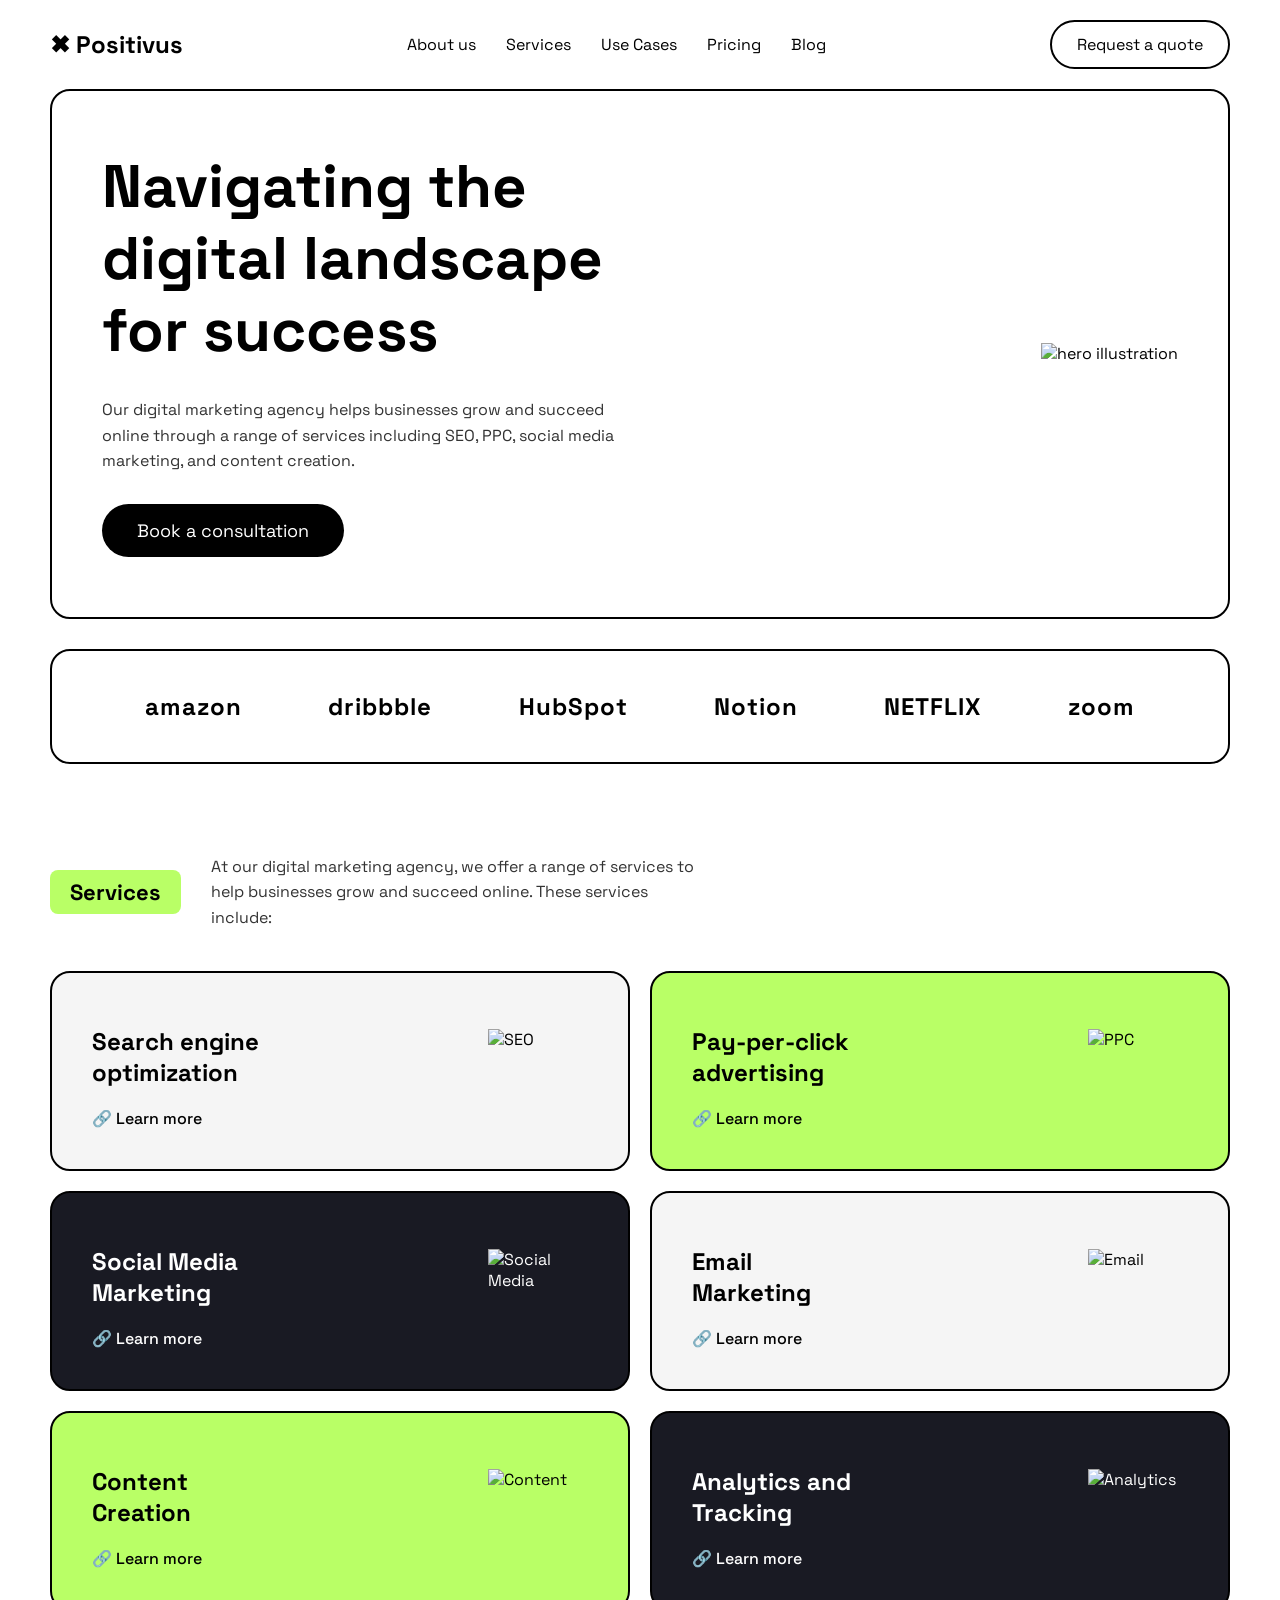
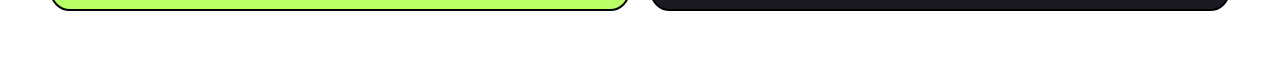
==== Week 1/Day 3/files/index.html @ c426c580 "Day 3 - Figma to HTML CSS" ====
<!DOCTYPE html>
<html lang="en">
<head>
    <meta charset="UTF-8">
    <meta name="viewport" content="width=device-width, initial-scale=1.0">
    <title>Positivus</title>
    <link rel="stylesheet" href="style.css">
</head>
<body>
<!-- Navbar -->
<nav class="navbar">
    <div class="logo">
        <span>✖</span> Positivus
    </div>
    <ul class="nav-links">
        <li><a href="#">About us</a></li>
        <li><a href="#">Services</a></li>
        <li><a href="#">Use Cases</a></li>
        <li><a href="#">Pricing</a></li>
        <li><a href="#">Blog</a></li>
    </ul>
    <button class="nav-btn">Request a quote</button>
</nav>
<!-- Hero Section -->
<section class="hero">
    <div class="hero-text">
        <h1>Navigating the digital landscape for success</h1>
        <p>Our digital marketing agency helps businesses grow and succeed online through a range of services including SEO, PPC, social media marketing, and content creation.</p>
        <button class="hero-btn">Book a consultation</button>
    </div>
    <div class="hero-image">
        <img src="https://cdn-icons-png.flaticon.com/512/2965/2965879.png" alt="hero illustration">
    </div>
</section>
<!-- Brands Section -->
<section class="brands">
    <div class="brand">amazon</div>
    <div class="brand">dribbble</div>
    <div class="brand">HubSpot</div>
    <div class="brand">Notion</div>
    <div class="brand">NETFLIX</div>
    <div class="brand">zoom</div>
</section>
<!-- Services Section -->
<section class="services">
    <div class="services-header">
        <span class="services-tag">Services</span>
        <p>At our digital marketing agency, we offer a range of services to help businesses grow and succeed online. These services include:</p>
    </div>

    <div class="services-grid">

        <div class="service-card light">
            <div class="card-content">
                <h3>Search engine <br>optimization</h3>
                <a href="#">🔗 Learn more</a>
            </div>
            <img src="https://cdn-icons-png.flaticon.com/512/364/364089.png" alt="SEO">
        </div>

        <div class="service-card green">
            <div class="card-content">
                <h3>Pay-per-click <br>advertising</h3>
                <a href="#">🔗 Learn more</a>
            </div>
            <img src="https://cdn-icons-png.flaticon.com/512/3135/3135706.png" alt="PPC">
        </div>

        <div class="service-card dark">
            <div class="card-content">
                <h3>Social Media <br>Marketing</h3>
                <a href="#">🔗 Learn more</a>
            </div>
            <img src="https://cdn-icons-png.flaticon.com/512/1384/1384060.png" alt="Social Media">
        </div>

        <div class="service-card light">
            <div class="card-content">
                <h3>Email <br>Marketing</h3>
                <a href="#">🔗 Learn more</a>
            </div>
            <img src="https://cdn-icons-png.flaticon.com/512/732/732200.png" alt="Email">
        </div>

        <div class="service-card green">
            <div class="card-content">
                <h3>Content <br>Creation</h3>
                <a href="#">🔗 Learn more</a>
            </div>
            <img src="https://cdn-icons-png.flaticon.com/512/1161/1161388.png" alt="Content">
        </div>

        <div class="service-card dark">
            <div class="card-content">
                <h3>Analytics and <br>Tracking</h3>
                <a href="#">🔗 Learn more</a>
            </div>
            <img src="https://cdn-icons-png.flaticon.com/512/1055/1055644.png" alt="Analytics">
        </div>

    </div>
</section>
</body>
</html>
---- Week 1/Day 3/files/style.css ----
/* Google Font */
@import url('https://fonts.googleapis.com/css2?family=Space+Grotesk:wght@400;500;700&display=swap');

/* Reset */
* {
    margin: 0;
    padding: 0;
    box-sizing: border-box;
    font-family: 'Space Grotesk', sans-serif;
}

body {
    background-color: #ffffff;
}

/* Navbar */
.navbar {
    display: flex;
    align-items: center;
    justify-content: space-between;
    padding: 20px 50px;
    background-color: #ffffff;
}

.logo {
    font-size: 24px;
    font-weight: 700;
    color: #000;
}

.nav-links {
    display: flex;
    list-style: none;
    gap: 30px;
}

.nav-links a {
    text-decoration: none;
    color: #000;
    font-size: 16px;
}

.nav-links a:hover {
    color: #b9ff66;
}

.nav-btn {
    background: transparent;
    border: 2px solid #000;
    padding: 12px 25px;
    border-radius: 50px;
    font-size: 16px;
    cursor: pointer;
    transition: 0.3s ease;
    width: auto;
}

.nav-btn:hover {
    background: #b9ff66;
    border-color: #b9ff66;
}
/* Hero Section */
.hero {
    display: flex;
    align-items: center;
    justify-content: space-between;
    padding: 60px 50px;
    background-color: #ffffff;
    border: 2px solid #000;
    border-radius: 20px;
    margin: 0 50px;
}

.hero-text {
    max-width: 50%;
}

.hero-text h1 {
    font-size: 60px;
    font-weight: 700;
    color: #000;
    line-height: 1.2;
    margin-bottom: 30px;
}

.hero-text p {
    font-size: 16px;
    color: #333;
    margin-bottom: 30px;
    line-height: 1.6;
}

.hero-btn {
    background: #000;
    color: white;
    border: none;
    padding: 15px 35px;
    border-radius: 50px;
    font-size: 18px;
    cursor: pointer;
    transition: 0.3s ease;
    width: auto;
}

.hero-btn:hover {
    background: #b9ff66;
    color: #000;
}

.hero-image img {
    width: 500px;
}
/* Brands Section */
.brands {
    display: flex;
    justify-content: space-around;
    align-items: center;
    padding: 40px 50px;
    border: 2px solid #000;
    border-radius: 20px;
    margin: 30px 50px;
}

.brand {
    font-size: 24px;
    font-weight: 700;
    color: #000;
    letter-spacing: 1px;
}
/* Services Section */
.services {
    padding: 60px 50px;
}

.services-header {
    display: flex;
    align-items: center;
    gap: 30px;
    margin-bottom: 40px;
}

.services-tag {
    background: #b9ff66;
    padding: 8px 20px;
    border-radius: 8px;
    font-size: 22px;
    font-weight: 700;
    white-space: nowrap;
}

.services-header p {
    font-size: 16px;
    color: #333;
    max-width: 500px;
    line-height: 1.6;
}

/* Services Grid */
.services-grid {
    display: grid;
    grid-template-columns: 1fr 1fr;
    gap: 20px;
}

.service-card {
    border-radius: 20px;
    padding: 40px;
    display: flex;
    flex-direction: row;
    justify-content: space-between;
    align-items: flex-end;
    min-height: 200px;
    border: 2px solid #000;
}

.card-content {
    display: flex;
    flex-direction: column;
    gap: 20px;
}

.service-card h3 {
    font-size: 24px;
    font-weight: 700;
}

.service-card a {
    text-decoration: none;
    font-size: 16px;
    font-weight: 500;
}

.service-card img {
    width: 100px;
    height: 100px;
    object-fit: contain;
}

/* Card Colors */
.light {
    background: #f5f5f5;
    color: #000;
}

.light a {
    color: #000;
}

.green {
    background: #b9ff66;
    color: #000;
}

.green a {
    color: #000;
}

.dark {
    background: #191a23;
    color: #fff;
}

.dark a {
    color: #fff;
}
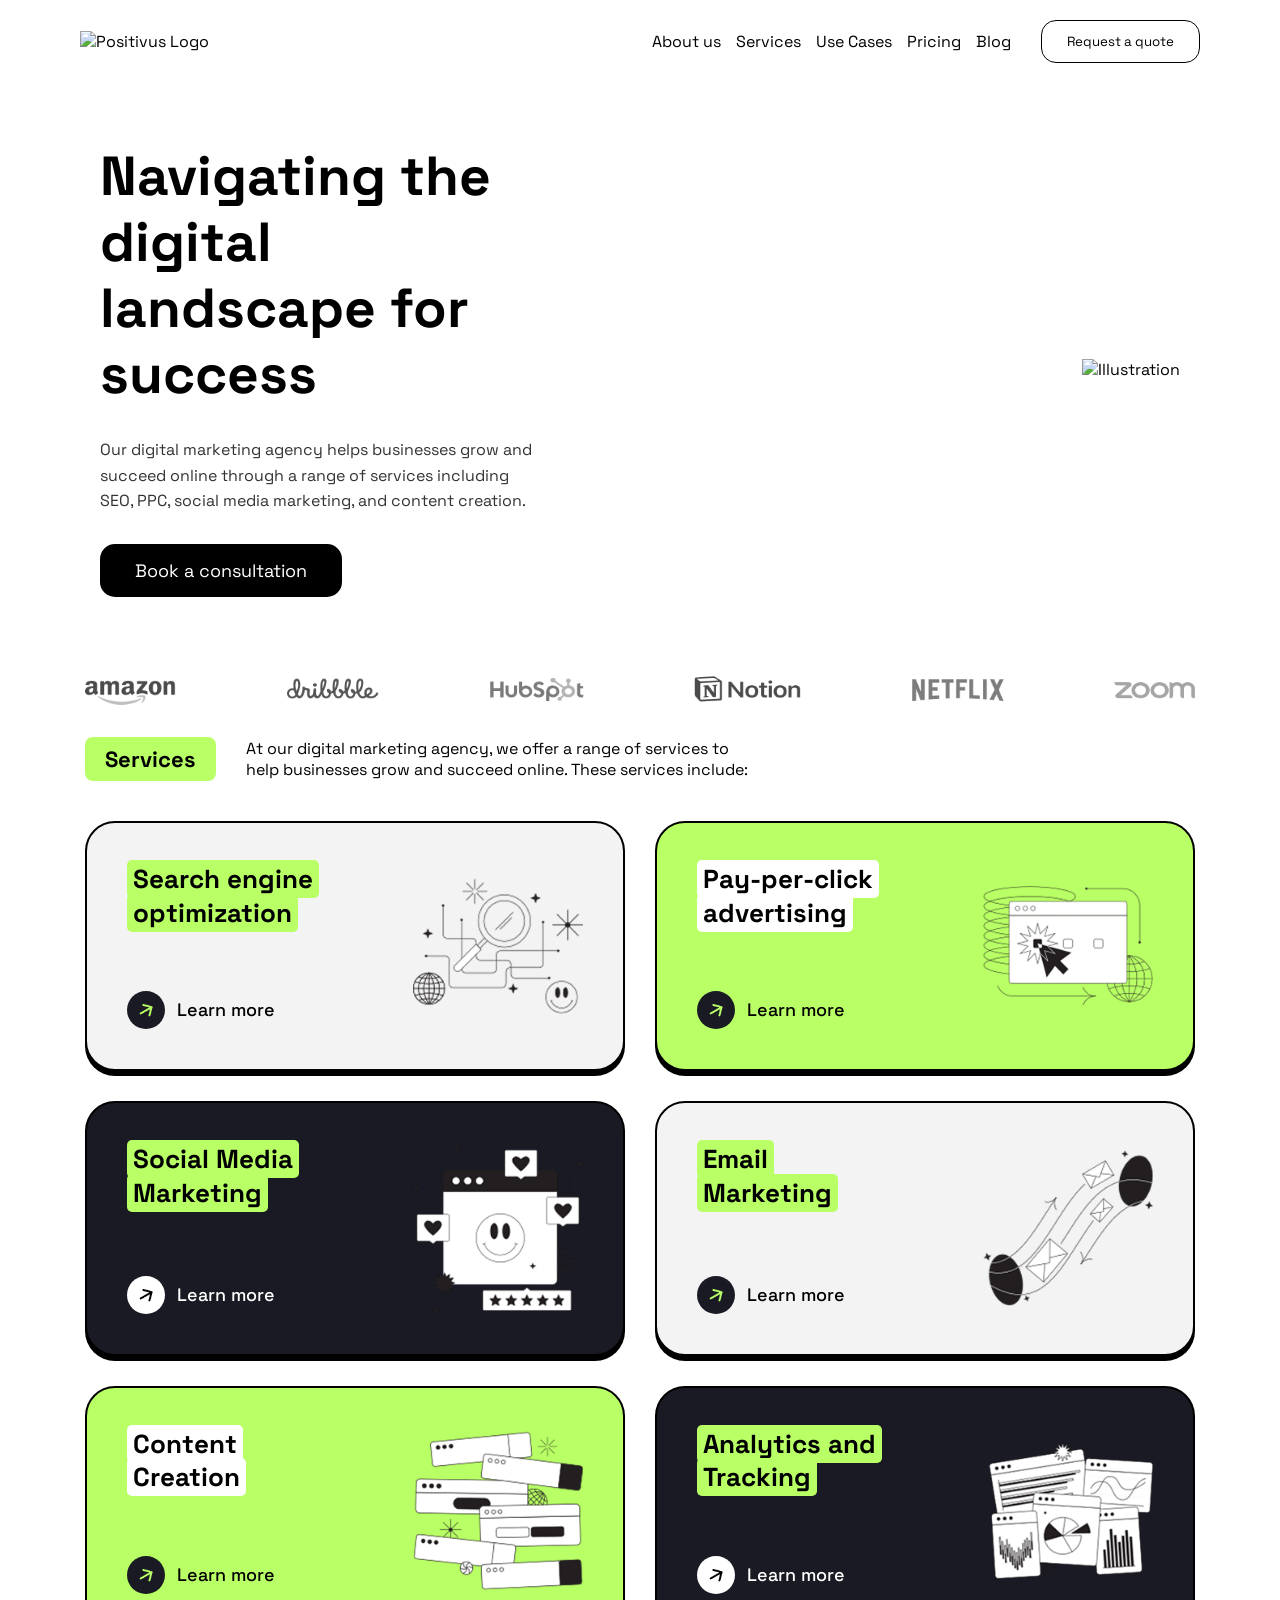
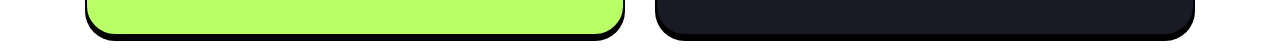
==== commit d1ac194a: "Day 3- Figma to HTML CSS" ====
--- a/Week 1/Day 3/files/index.html
+++ b/Week 1/Day 3/files/index.html
@@ -7,98 +7,125 @@
     <link rel="stylesheet" href="style.css">
 </head>
 <body>
-<!-- Navbar -->
-<nav class="navbar">
+
+    <!-- Navbar -->
+
+        <nav class="navbar">
     <div class="logo">
-        <span>✖</span> Positivus
+        <img src="https://github.com/codewithshabbir/Positivus/blob/main/assets/images/logo.png?raw=true" alt="Positivus Logo">
     </div>
-    <ul class="nav-links">
-        <li><a href="#">About us</a></li>
-        <li><a href="#">Services</a></li>
-        <li><a href="#">Use Cases</a></li>
-        <li><a href="#">Pricing</a></li>
-        <li><a href="#">Blog</a></li>
-    </ul>
-    <button class="nav-btn">Request a quote</button>
-</nav>
-<!-- Hero Section -->
-<section class="hero">
-    <div class="hero-text">
-        <h1>Navigating the digital landscape for success</h1>
-        <p>Our digital marketing agency helps businesses grow and succeed online through a range of services including SEO, PPC, social media marketing, and content creation.</p>
-        <button class="hero-btn">Book a consultation</button>
-    </div>
-    <div class="hero-image">
-        <img src="https://cdn-icons-png.flaticon.com/512/2965/2965879.png" alt="hero illustration">
-    </div>
+        <ul class="nav-links">
+            <li><a href="#">About us</a></li>
+            <li><a href="#">Services</a></li>
+            <li><a href="#">Use Cases</a></li>
+            <li><a href="#">Pricing</a></li>
+            <li><a href="#">Blog</a></li>
+        </ul>
+        <button class="nav-btn">Request a quote</button>
+    </nav>
+
+    <!-- Hero Section -->
+    <section class="hero">
+        <div class="hero-text">
+            <h1>Navigating the digital landscape for success</h1>
+            <p>Our digital marketing agency helps businesses grow and succeed online through a range of services including SEO, PPC, social media marketing, and content creation.</p>
+            <button class="hero-btn">Book a consultation</button>
+        </div>
+        
+        <div class="hero-image">
+            <img src="https://raw.githubusercontent.com/codewithshabbir/Positivus/main/assets/images/Illustration.png" alt="Illustration">
+            </div>
+    </section>
+
+    <!-- Brands Section -->
+    
+    <section class="brands">
+    <img src="image/amazon1.png" alt="Amazon" class="brand-logo">
+    <img src="image/dribble2.png" alt="Dribbble" class="brand-logo">
+    <img src="image/Hubspot3.png" alt="HubSpot" class="brand-logo">
+    <img src="image/Notion4.png" alt="Notion" class="brand-logo">
+    <img src="image/NETFLIX5.png" alt="Netflix" class="brand-logo">
+    <img src="image/ZOOM6.png" alt="Zoom" class="brand-logo">
 </section>
-<!-- Brands Section -->
-<section class="brands">
-    <div class="brand">amazon</div>
-    <div class="brand">dribbble</div>
-    <div class="brand">HubSpot</div>
-    <div class="brand">Notion</div>
-    <div class="brand">NETFLIX</div>
-    <div class="brand">zoom</div>
-</section>
-<!-- Services Section -->
-<section class="services">
-    <div class="services-header">
-        <span class="services-tag">Services</span>
-        <p>At our digital marketing agency, we offer a range of services to help businesses grow and succeed online. These services include:</p>
-    </div>
 
-    <div class="services-grid">
-
-        <div class="service-card light">
-            <div class="card-content">
-                <h3>Search engine <br>optimization</h3>
-                <a href="#">🔗 Learn more</a>
-            </div>
-            <img src="https://cdn-icons-png.flaticon.com/512/364/364089.png" alt="SEO">
+    <!-- Services Section -->
+    <section class="services">
+        <div class="services-header">
+            <span class="services-tag">Services</span>
+            <p>At our digital marketing agency, we offer a range of services to<br> help businesses grow and succeed online. These services include:</p>
         </div>
 
-        <div class="service-card green">
-            <div class="card-content">
-                <h3>Pay-per-click <br>advertising</h3>
-                <a href="#">🔗 Learn more</a>
+        <div class="services-grid">
+
+            <div class="service-card light">
+                <div class="card-content">
+                    <h3><span class="highlight">Search engine</span><br><span class="highlight">optimization</span></h3>
+                    
+                    <a href="#" class="learn-more">
+    <img src="image/Icon.png" alt="arrow" class="arrow-btn">
+    <span>Learn more</span>
+</a>
+                </div>
+                <img src="image/card1.png" alt="SEO">
             </div>
-            <img src="https://cdn-icons-png.flaticon.com/512/3135/3135706.png" alt="PPC">
+
+            <div class="service-card green">
+                <div class="card-content">
+                    <h3><span class="highlight">Pay-per-click</span><br><span class="highlight">advertising</span></h3>
+                    <a href="#" class="learn-more">
+    <img src="image/Icon.png" alt="arrow" class="arrow-btn">
+    <span>Learn more</span>
+</a>
+                </div>
+                <img src="image/card2.png" alt="PPC">
+            </div>
+
+            <div class="service-card dark">
+                <div class="card-content">
+                    <h3><span class="highlight">Social Media</span><br><span class="highlight">Marketing</span></h3>
+                    <a href="#" class="learn-more">
+    <img src="image/Icon (1).png" alt="arrow" class="arrow-btn">
+    <span>Learn more</span>
+</a>
+                </div>
+                <img src="image/card3.png" alt="Social">
+            </div>
+
+            <div class="service-card light">
+                <div class="card-content">
+                    <h3><span class="highlight">Email</span><br><span class="highlight">Marketing</span></h3>
+                    <a href="#" class="learn-more">
+    <img src="image/Icon.png" alt="arrow" class="arrow-btn">
+    <span>Learn more</span>
+</a>
+                </div>
+                <img src="image/card4.png" alt="Email">
+            </div>
+
+            <div class="service-card green">
+                <div class="card-content">
+                    <h3><span class="highlight">Content</span><br><span class="highlight">Creation</span></h3>
+                    <a href="#" class="learn-more">
+    <img src="image/Icon.png" alt="arrow" class="arrow-btn">
+    <span>Learn more</span>
+</a>
+                </div>
+                <img src="image/card5.png" alt="Content">
+            </div>
+
+            <div class="service-card dark">
+                <div class="card-content">
+                    <h3><span class="highlight">Analytics and</span><br><span class="highlight">Tracking</span></h3>
+                    <a href="#" class="learn-more">
+    <img src="image/Icon (1).png" alt="arrow" class="arrow-btn">
+    <span>Learn more</span>
+</a>
+                </div>
+                <img src="image/card6.png" alt="Analytics">
+            </div>
+
         </div>
+    </section>
 
-        <div class="service-card dark">
-            <div class="card-content">
-                <h3>Social Media <br>Marketing</h3>
-                <a href="#">🔗 Learn more</a>
-            </div>
-            <img src="https://cdn-icons-png.flaticon.com/512/1384/1384060.png" alt="Social Media">
-        </div>
-
-        <div class="service-card light">
-            <div class="card-content">
-                <h3>Email <br>Marketing</h3>
-                <a href="#">🔗 Learn more</a>
-            </div>
-            <img src="https://cdn-icons-png.flaticon.com/512/732/732200.png" alt="Email">
-        </div>
-
-        <div class="service-card green">
-            <div class="card-content">
-                <h3>Content <br>Creation</h3>
-                <a href="#">🔗 Learn more</a>
-            </div>
-            <img src="https://cdn-icons-png.flaticon.com/512/1161/1161388.png" alt="Content">
-        </div>
-
-        <div class="service-card dark">
-            <div class="card-content">
-                <h3>Analytics and <br>Tracking</h3>
-                <a href="#">🔗 Learn more</a>
-            </div>
-            <img src="https://cdn-icons-png.flaticon.com/512/1055/1055644.png" alt="Analytics">
-        </div>
-
-    </div>
-</section>
 </body>
 </html>
--- a/Week 1/Day 3/files/style.css
+++ b/Week 1/Day 3/files/style.css
@@ -13,25 +13,24 @@
     background-color: #ffffff;
 }
 
-/* Navbar */
+/* ===================== NAVBAR ===================== */
 .navbar {
     display: flex;
     align-items: center;
-    justify-content: space-between;
-    padding: 20px 50px;
-    background-color: #ffffff;
-}
-
-.logo {
-    font-size: 24px;
-    font-weight: 700;
-    color: #000;
+    padding: 20px 80px;   
+}
+
+.logo img {
+    height: 40px;
 }
 
 .nav-links {
     display: flex;
     list-style: none;
-    gap: 30px;
+    gap: 15px;
+    margin-left: auto;
+    margin-right: 30px;   
+    align-items: center;
 }
 
 .nav-links a {
@@ -40,43 +39,35 @@
     font-size: 16px;
 }
 
-.nav-links a:hover {
-    color: #b9ff66;
-}
-
 .nav-btn {
     background: transparent;
-    border: 2px solid #000;
+    border: 1px solid #000;
     padding: 12px 25px;
-    border-radius: 50px;
-    font-size: 16px;
+    border-radius: 15px;
     cursor: pointer;
     transition: 0.3s ease;
-    width: auto;
 }
 
 .nav-btn:hover {
     background: #b9ff66;
-    border-color: #b9ff66;
-}
+}
+
 /* Hero Section */
 .hero {
     display: flex;
     align-items: center;
     justify-content: space-between;
     padding: 60px 50px;
-    background-color: #ffffff;
-    border: 2px solid #000;
-    border-radius: 20px;
+    border-radius: 30px;
     margin: 0 50px;
 }
 
 .hero-text {
-    max-width: 50%;
+    max-width: 40%;
 }
 
 .hero-text h1 {
-    font-size: 60px;
+    font-size: 55px;
     font-weight: 700;
     color: #000;
     line-height: 1.2;
@@ -95,7 +86,7 @@
     color: white;
     border: none;
     padding: 15px 35px;
-    border-radius: 50px;
+    border-radius: 15px;
     font-size: 18px;
     cursor: pointer;
     transition: 0.3s ease;
@@ -108,28 +99,38 @@
 }
 
 .hero-image img {
-    width: 500px;
-}
-/* Brands Section */
+    width: 450px;
+}
+
+/* ===================== BRANDS ===================== */
 .brands {
     display: flex;
-    justify-content: space-around;
-    align-items: center;
-    padding: 40px 50px;
-    border: 2px solid #000;
-    border-radius: 20px;
-    margin: 30px 50px;
-}
-
-.brand {
-    font-size: 24px;
-    font-weight: 700;
-    color: #000;
-    letter-spacing: 1px;
-}
-/* Services Section */
+    justify-content: space-between;
+    align-items: center;
+    padding: 15px 35px;
+    margin: 0 50px;
+    flex-wrap: wrap;
+    gap: 20px;
+}
+
+.brand-logo {
+    height: 35px; 
+    width: auto;
+    object-fit: contain;
+    filter: grayscale(100%);
+    opacity: 0.7;
+    transition: opacity 0.3s ease;
+}
+
+.brand-logo:hover {
+    opacity: 1;
+    filter: grayscale(0%); 
+}
+
+/* ===================== SERVICES ===================== */
 .services {
-    padding: 60px 50px;
+    padding: 15px 35px;
+    margin: 0 50px;
 }
 
 .services-header {
@@ -148,78 +149,125 @@
     white-space: nowrap;
 }
 
-.services-header p {
-    font-size: 16px;
-    color: #333;
-    max-width: 500px;
-    line-height: 1.6;
-}
-
 /* Services Grid */
 .services-grid {
     display: grid;
     grid-template-columns: 1fr 1fr;
-    gap: 20px;
+    gap: 30px;
 }
 
 .service-card {
-    border-radius: 20px;
+    border-radius: 30px;
     padding: 40px;
     display: flex;
     flex-direction: row;
     justify-content: space-between;
-    align-items: flex-end;
-    min-height: 200px;
+    align-items: center; 
+    min-height: 250px;
     border: 2px solid #000;
+    box-shadow: 0px 5px 0px 0px #000000;
+    transition: all 0.2s ease; 
+}
+
+.service-card:hover {
+    transform: translateY(2px);
+    box-shadow: 0px 3px 0px 0px #000000;
+}
+
+.service-card img:not(.arrow-btn) {
+    width: 170px;      
+    height: auto;
+    object-fit: contain;
+}
+
+.arrow-btn {
+    width: 32px;       
+    height: 32px;
+    object-fit: contain;
 }
 
 .card-content {
     display: flex;
     flex-direction: column;
-    gap: 20px;
+    justify-content: space-between;
+    height: 100%;
 }
 
 .service-card h3 {
-    font-size: 24px;
+    font-size: 26px;
     font-weight: 700;
-}
-
-.service-card a {
+    line-height: 1.3;
+}
+
+/* Highlight style */
+.highlight {
+    background: #b9ff66;
+    padding: 2px 6px;
+    border-radius: 5px;
+}
+
+/* Learn More Link */
+.learn-more {
     text-decoration: none;
-    font-size: 16px;
+    font-size: 18px;
     font-weight: 500;
-}
-
-.service-card img {
-    width: 100px;
-    height: 100px;
-    object-fit: contain;
-}
-
-/* Card Colors */
-.light {
-    background: #f5f5f5;
-    color: #000;
-}
-
-.light a {
-    color: #000;
-}
-
-.green {
-    background: #b9ff66;
-    color: #000;
-}
-
-.green a {
-    color: #000;
-}
-
-.dark {
+    display: flex;
+    align-items: center;
+    gap: 12px;
+    transition: 0.3s ease;
+    color: #000;
+}
+
+/* ===================== CARD THEMES ===================== */
+.light { background: #f3f3f3; color: #000; }
+.green { background: #b9ff66; color: #000; }
+.dark  { background: #191a23; color: #fff; }
+
+/* Dark card - text */
+.dark h3 {
+    color: #ffffff;
+}
+
+.dark .learn-more {
+    color: #ffffff;
+}
+
+/* Highlight colors */
+.highlight {
+    background: #b9ff66;
+    padding: 2px 6px;
+    border-radius: 5px;
+}
+
+.green .highlight {
+    background-color: #ffffff;
+    color: #000000;
+}
+
+.dark .highlight {
+    background-color: #b9ff66;
+    color: #000000;
+}
+
+/* ===================== ARROW BUTTON ===================== */
+
+/* Light and Green card - dark circle, white arrow */
+.light .arrow-btn,
+.green .arrow-btn {
+    filter: none;
     background: #191a23;
-    color: #fff;
-}
-
-.dark a {
-    color: #fff;
+    border-radius: 50%;
+    padding: 6px;
+    width: 38px;
+    height: 38px;
+}
+
+/* Dark card - WHITE circle, black arrow */
+.dark .arrow-btn {
+    filter: none;
+    background: #ffffff;
+    border-radius: 50%;
+    padding: 6px;
+    width: 38px;
+    height: 38px;
 }
